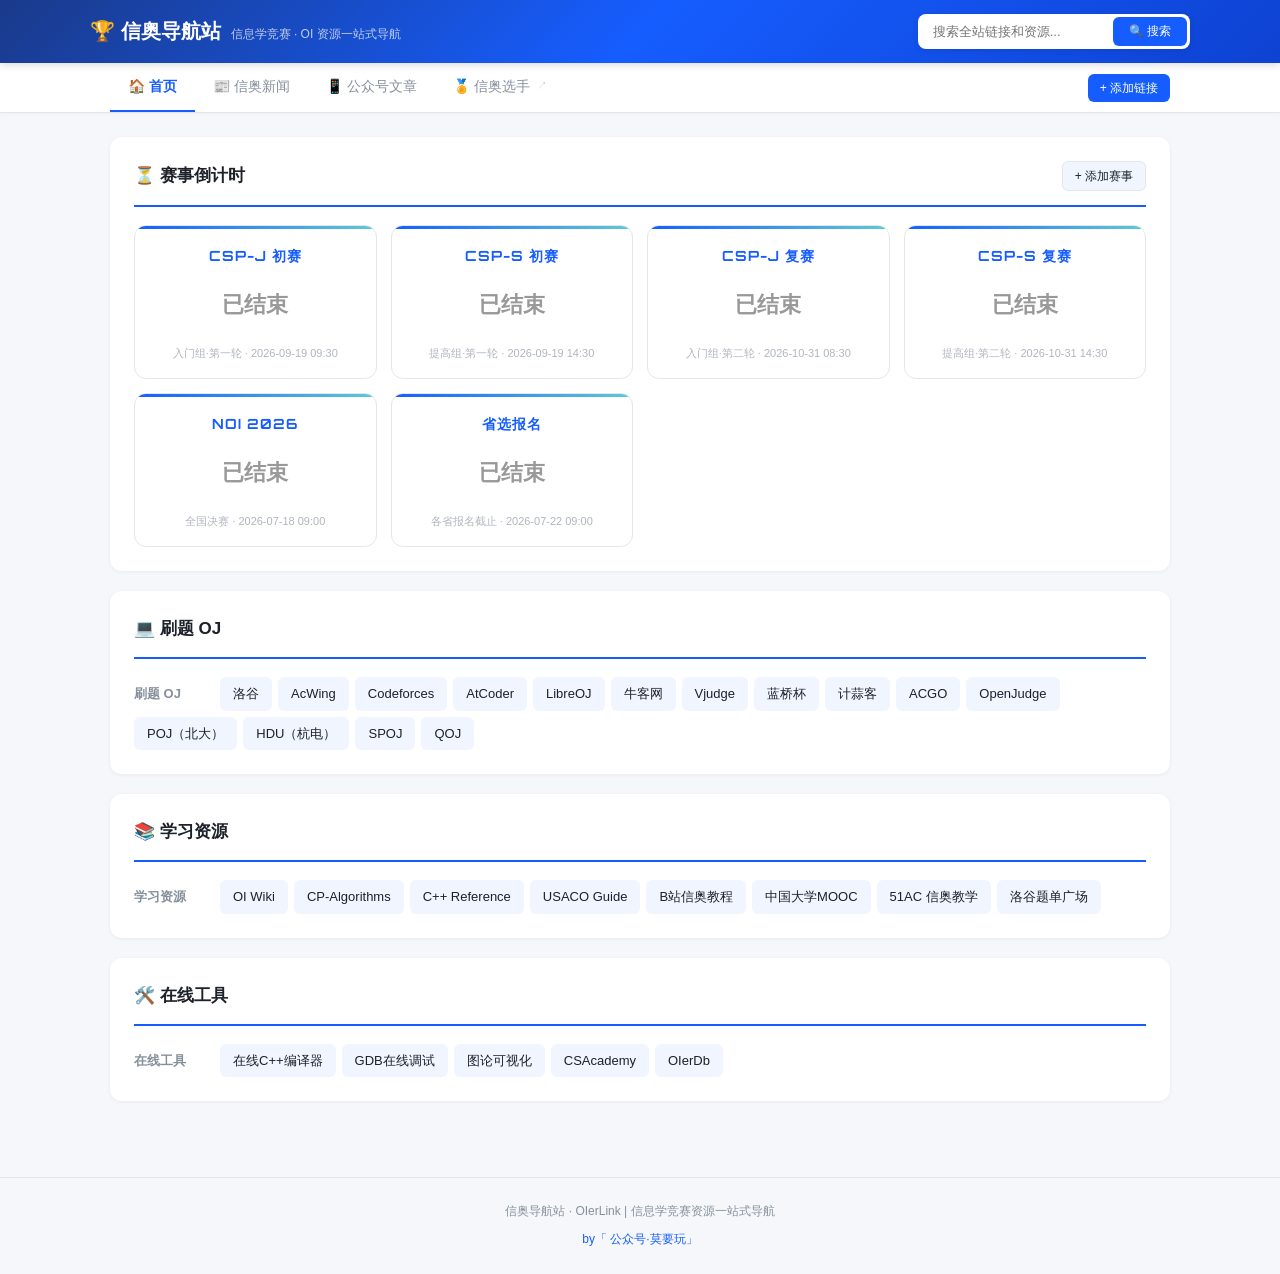
==== index.html @ 8a36230a "信奥导航站 v1.0 - 纯静态站" ====
<!DOCTYPE html>
<html lang="zh-CN">
<head>
<meta charset="UTF-8">
<meta name="viewport" content="width=device-width, initial-scale=1.0">
<meta name="description" content="信奥导航站(OIerLink) - 信息学竞赛一站式资源导航：刷题OJ、学习资源、赛事官网、选手排名、信奥新闻聚合">
<meta name="keywords" content="OI,信息学竞赛,CSP,NOI,NOIP,洛谷,AcWing,Codeforces,信奥,信奥导航,OIer">
<link rel="preconnect" href="https://fonts.googleapis.com">
<link rel="preconnect" href="https://fonts.gstatic.com" crossorigin>
<link href="https://fonts.googleapis.com/css2?family=Orbitron:wght@500;700;900&display=swap" rel="stylesheet">
<title>信奥导航站 - OIerLink | 信息学竞赛资源导航</title>
<link rel="stylesheet" href="assets/css/style.css">
</head>
<body>
  <!-- Top Bar -->
  <header class="topbar">
    <div class="topbar-inner">
      <div class="brand">
        <h1>🏆 信奥导航站</h1>
        <span class="tagline">信息学竞赛 · OI 资源一站式导航</span>
      </div>
      <form id="search-form" class="search-box" role="search" autocomplete="off">
        <input id="search-input" type="search" class="search-field" placeholder="搜索全站链接和资源..." autocomplete="off">
        <button type="submit">🔍 搜索</button>
      </form>
    </div>
  </header>

  <!-- Navigation Bar -->
  <nav id="nav-bar" class="site-nav"></nav>

  <!-- Main Container -->
  <main class="container">

    <!-- 添加链接表单（默认隐藏） -->
    <div id="add-link-form" class="card" style="display:none;margin-bottom:16px;">
      <div class="card-header">
        <h3>📌 添加自定义链接（仅自己可见）</h3>
        <button id="btn-cancel-add" class="btn btn-outline btn-sm">取消</button>
      </div>
      <div style="display:flex;gap:10px;flex-wrap:wrap;align-items:flex-end;">
        <div class="form-group" style="flex:2;min-width:160px;margin-bottom:0;">
          <label for="my-link-name" style="font-size:12px;">名称 *</label>
          <input type="text" id="my-link-name" placeholder="如：我的博客" maxlength="30">
        </div>
        <div class="form-group" style="flex:3;min-width:200px;margin-bottom:0;">
          <label for="my-link-url" style="font-size:12px;">网址 *</label>
          <input type="url" id="my-link-url" placeholder="https://">
        </div>
        <div class="form-group" style="flex:2;min-width:140px;margin-bottom:0;">
          <label for="my-link-cat" style="font-size:12px;">分类</label>
          <select id="my-link-cat">
            <option value="oj">刷题 OJ</option>
            <option value="learn">学习资源</option>
            <option value="tools">在线工具 & 题解</option>
            <option value="other">其他</option>
          </select>
        </div>
        <button id="btn-save-link" class="btn btn-primary" style="flex-shrink:0;">保存</button>
      </div>
      <div id="add-link-msg" style="font-size:12px;margin-top:8px;color:#86909c;display:none;"></div>
    </div>

    <!-- ① 赛事倒计时 -->
    <div class="card">
      <div class="card-header">
        <h3>⏳ 赛事倒计时</h3>
        <button id="btn-add-event" class="btn btn-outline btn-sm">+ 添加赛事</button>
      </div>
      <div id="countdown-container"></div>
      <div id="add-event-row" style="margin-top:12px;display:none;align-items:flex-end;gap:8px;flex-wrap:wrap;padding:12px 0 0 0;border-top:1px dashed #e5e6eb;">
        <div class="form-group" style="flex:2;min-width:120px;margin-bottom:0;">
          <label for="event-name" style="font-size:12px;">赛事名称</label>
          <input type="text" id="event-name" placeholder="如：校赛" maxlength="20" style="padding:6px 10px;font-size:13px;">
        </div>
        <div class="form-group" style="flex:2;min-width:140px;margin-bottom:0;">
          <label for="event-date" style="font-size:12px;">日期</label>
          <input type="date" id="event-date" style="padding:6px 10px;font-size:13px;">
        </div>
        <div class="form-group" style="flex:1;min-width:90px;margin-bottom:0;">
          <label for="event-time" style="font-size:12px;">时间</label>
          <input type="time" id="event-time" value="09:00" style="padding:6px 10px;font-size:13px;">
        </div>
        <button id="btn-save-event" class="btn btn-primary btn-sm">添加</button>
        <button id="btn-cancel-event" class="btn btn-outline btn-sm">取消</button>
      </div>
    </div>

    <!-- ② 信奥综合导航（动态渲染） -->
    <div id="nav-links-container">
      <div style="text-align:center;padding:40px;color:#86909c;">加载中...</div>
    </div>

  </main>

  <!-- Footer -->
  <footer class="site-footer">
    <p>信奥导航站 · OIerLink | 信息学竞赛资源一站式导航</p>
    <div class="footer-links">
      <a href="https://mp.weixin.qq.com" target="_blank" rel="noopener">by「 公众号·莫要玩」</a>
    </div>
  </footer>

  <script src="assets/js/countdown.js"></script>
  <script src="assets/js/app.js"></script>
</body>
</html>
---- assets/css/style.css ----
/* ============================================
   信奥导航站 - OIerLink Static Site
   设计参考：原WP站风格，增强可维护性
   ============================================ */

/* === Reset & Base === */
*, *::before, *::after { margin: 0; padding: 0; box-sizing: border-box; }

:root {
  --primary: #165DFF;
  --primary-dark: #0E42D2;
  --primary-light: #e0ebff;
  --primary-bg: #f0f5ff;
  --bg: #f5f7fa;
  --card-bg: #ffffff;
  --text: #1d2129;
  --text-secondary: #86909c;
  --text-muted: #b0b5be;
  --border: #e5e6eb;
  --shadow: 0 1px 4px rgba(0,0,0,0.06);
  --shadow-hover: 0 4px 12px rgba(22,93,255,0.12);
  --radius: 12px;
  --radius-sm: 8px;
  --radius-xs: 6px;
  --gradient-top: linear-gradient(135deg, #1a3a8a 0%, #165DFF 50%, #0E42D2 100%);
  --font-mono: 'Courier New', 'Consolas', monospace;
  --font-display: 'Orbitron', 'Courier New', 'Consolas', monospace;
  --transition: all 0.2s ease;
}

body {
  font-family: -apple-system, BlinkMacSystemFont, "Segoe UI", Roboto, "Helvetica Neue", Arial, "PingFang SC", "Microsoft YaHei", sans-serif;
  background: var(--bg);
  color: var(--text);
  line-height: 1.65;
  font-size: 14px;
}

a { color: var(--primary); text-decoration: none; }
a:hover { color: var(--primary-dark); }

/* === Top Bar === */
.topbar {
  background: var(--gradient-top);
  padding: 14px 20px;
  color: #fff;
  position: sticky;
  top: 0;
  z-index: 100;
  box-shadow: 0 2px 8px rgba(0,0,0,0.15);
}
.topbar-inner {
  max-width: 1100px;
  margin: 0 auto;
  display: flex;
  align-items: center;
  justify-content: space-between;
  gap: 16px;
  flex-wrap: wrap;
}
.brand { display: flex; align-items: baseline; gap: 10px; flex-shrink: 0; }
.brand h1 { font-size: 20px; font-weight: 700; margin: 0; white-space: nowrap; }
.brand .tagline { font-size: 12px; opacity: 0.72; white-space: nowrap; }

.search-box {
  background: #fff;
  border-radius: var(--radius-sm);
  padding: 3px;
  display: flex;
  max-width: 340px;
  flex-shrink: 0;
  box-shadow: 0 2px 6px rgba(0,0,0,0.08);
}
.search-box input {
  border: none; outline: none;
  padding: 7px 12px; font-size: 13px;
  background: transparent; color: #333;
  flex: 1; min-width: 0;
}
.search-box button {
  background: var(--primary); color: #fff;
  border: none; border-radius: var(--radius-xs);
  padding: 6px 16px; font-size: 12px; cursor: pointer;
  white-space: nowrap;
}
.search-box button:hover { background: var(--primary-dark); }

/* === Site Nav === */
.site-nav {
  background: #fff;
  border-bottom: 1px solid var(--border);
  box-shadow: 0 1px 3px rgba(0,0,0,0.04);
  position: sticky;
  top: 0;
  z-index: 99;
}
.site-nav-inner {
  max-width: 1100px;
  margin: 0 auto;
  display: flex;
  align-items: center;
  gap: 0;
  padding: 0 20px;
}
.site-nav .nav-link {
  display: inline-flex; align-items: center; gap: 5px;
  padding: 12px 18px; font-size: 14px; font-weight: 500;
  color: var(--text-secondary); text-decoration: none;
  border-bottom: 2px solid transparent;
  transition: var(--transition);
  white-space: nowrap;
}
.site-nav .nav-link:hover { color: var(--primary); background: var(--primary-bg); }
.site-nav .nav-link.active {
  color: var(--primary); font-weight: 600;
  border-bottom-color: var(--primary);
}
.site-nav .nav-link.external { }
.site-nav .nav-link .external-icon { font-size: 10px; opacity: 0.5; margin-left: 2px; }

/* === Container === */
.container { max-width: 1100px; margin: 0 auto; padding: 24px 20px; }

/* === Action Bar === */
.action-bar {
  display: flex; justify-content: space-between;
  align-items: center; margin-bottom: 20px;
  flex-wrap: wrap; gap: 10px;
}
.action-links { display: flex; gap: 8px; flex-wrap: wrap; }

/* === Buttons === */
.btn {
  display: inline-flex; align-items: center; gap: 4px;
  padding: 7px 16px; border-radius: var(--radius-xs);
  font-size: 13px; cursor: pointer; text-decoration: none;
  border: none; line-height: 1.5; white-space: nowrap;
  transition: var(--transition);
}
.btn-primary { background: var(--primary); color: #fff; }
.btn-primary:hover { background: var(--primary-dark); color: #fff; }
.btn-outline {
  background: var(--primary-bg); color: var(--text);
  border: 1px solid var(--border);
}
.btn-outline:hover { background: var(--primary-light); border-color: var(--primary); color: var(--primary); }
.btn-sm { padding: 5px 12px; font-size: 12px; }

/* === Stats === */
.stats { display: flex; gap: 12px; margin-bottom: 24px; flex-wrap: wrap; }
.stat-item {
  flex: 1; min-width: 100px;
  background: var(--card-bg); border-radius: var(--radius-sm);
  padding: 12px 18px; display: flex; align-items: center; gap: 10px;
  box-shadow: var(--shadow);
}
.stat-icon { font-size: 22px; }
.stat-num { font-size: 20px; font-weight: 700; color: var(--primary); }
.stat-label { font-size: 12px; color: var(--text-secondary); }

/* === Cards === */
.card {
  background: var(--card-bg); border-radius: var(--radius);
  padding: 24px; margin-bottom: 20px;
  box-shadow: var(--shadow);
  transition: var(--transition);
}
.card-header {
  display: flex; justify-content: space-between;
  align-items: center; margin-bottom: 18px;
  padding-bottom: 14px; border-bottom: 2px solid var(--primary);
}
.card-header h3 { font-size: 17px; font-weight: 600; margin: 0; }
.card-header .card-action {
  font-size: 13px; color: var(--primary);
  text-decoration: none; font-weight: 500; white-space: nowrap;
}
.card-header .card-action:hover { text-decoration: underline; }

/* === Nav Grid === */
.nav-grid { display: flex; flex-direction: column; gap: 16px; }
.nav-row { display: flex; flex-wrap: wrap; gap: 6px; align-items: center; }
.nav-row .row-label {
  font-size: 13px; font-weight: 600; color: var(--text-secondary);
  min-width: 80px; flex-shrink: 0;
}
.nav-tag {
  display: inline-flex; align-items: center; gap: 4px;
  padding: 5px 12px; background: var(--primary-bg);
  border-radius: var(--radius-xs); text-decoration: none;
  color: var(--text); font-size: 13px;
  transition: var(--transition);
  border: 1px solid transparent;
}
.nav-tag:hover {
  background: var(--primary-light);
  border-color: var(--primary);
  color: var(--primary);
  transform: translateY(-1px);
}
.nav-tag .tag-icon { font-size: 12px; }

/* === 自定义链接标签 === */
.my-link-tag {
  position: relative;
}
.my-link-tag .btn-del-link {
  position: absolute; right: 4px; top: 50%; transform: translateY(-50%);
  background: none; border: none; color: #c0392b;
  cursor: pointer; font-size: 14px; line-height: 1;
  padding: 0 3px; display: none;
}
.my-link-tag:hover .btn-del-link { display: inline; }
.my-link-tag:hover { padding-right: 24px; }

/* === Countdown === */
.countdown-grid { display: grid; grid-template-columns: repeat(auto-fill, minmax(240px, 1fr)); gap: 14px; }
.timer-card {
  position: relative;
  background: var(--card-bg);
  border: 1px solid var(--border);
  border-radius: var(--radius);
  padding: 20px 16px 16px;
  text-align: center;
  overflow: hidden;
  transition: var(--transition);
  display: flex;
  flex-direction: column;
  justify-content: flex-start;
  min-height: 154px;
}
.timer-card::before {
  content: ''; position: absolute;
  top: 0; left: 0; right: 0; height: 3px;
  background: linear-gradient(90deg, var(--primary), #5dcad4);
}
.timer-card:hover { transform: translateY(-2px); box-shadow: var(--shadow-hover); }
.timer-name {
  font-size: 14px; color: var(--primary); margin-bottom: 12px;
  font-weight: 700; letter-spacing: 1px;
  font-family: var(--font-display);
  min-height: 20px;
  line-height: 1.4;
}
.timer-value {
  font-size: 22px; font-weight: 700; color: var(--text);
  font-family: var(--font-mono);
  font-variant-numeric: tabular-nums;
  white-space: nowrap;
  margin-top: auto;
  padding: 0;
}
.timer-value .timer-num { display: inline-block; width: 2.0ch; text-align: center; }
.timer-value .timer-num[data-num="days"] { width: 3.0ch; }
.timer-value .unit { font-size: 12px; font-weight: 500; color: var(--text-secondary); margin: 0; width: 1.8ch; display: inline-block; text-align: center; }
.timer-value.ended { color: #999; }
.timer-value.urgent { color: #e74c3c; }
.timer-date {
  font-size: 11px; color: var(--text-muted); margin-top: auto;
  padding-top: 10px;
  min-height: 2.4em;
  line-height: 1.4;
}

/* === 自定义赛事删除按钮 === */
.del-event-btn {
  position: absolute; top: 6px; right: 6px;
  background: rgba(255,255,255,0.9); border: 1px solid #e5e6eb; color: #c0392b;
  cursor: pointer; font-size: 14px; line-height: 1;
  padding: 2px 5px; border-radius: 50%;
  display: none;
}
.timer-card:hover .del-event-btn { display: block; }
.del-event-btn:hover { background: #ffe8e8; border-color: #c0392b; }

/* === News List === */
.news-list { list-style: none; padding: 0; margin: 0; }
.news-item {
  padding: 12px 0; border-bottom: 1px dashed var(--border);
  display: flex; gap: 12px; align-items: baseline;
}
.news-item:last-child { border-bottom: none; padding-bottom: 0; }
.news-item .news-source {
  font-size: 11px; color: var(--primary); background: var(--primary-bg);
  padding: 2px 8px; border-radius: 3px; white-space: nowrap; flex-shrink: 0;
}
.news-item a {
  text-decoration: none; color: var(--text);
  font-size: 14px; line-height: 1.5; flex: 1;
}
.news-item a:hover { color: var(--primary); }
.news-item .news-date { font-size: 12px; color: var(--text-secondary); white-space: nowrap; flex-shrink: 0; }

/* === Players Grid === */
.players-grid { display: grid; grid-template-columns: repeat(auto-fill, minmax(280px, 1fr)); gap: 14px; }
.player-card {
  background: var(--card-bg);
  border: 1px solid var(--border);
  border-radius: var(--radius-sm);
  padding: 16px;
  transition: var(--transition);
  display: flex; align-items: center; gap: 12px;
  text-decoration: none; color: var(--text);
}
.player-card:hover { border-color: var(--primary); transform: translateY(-2px); box-shadow: var(--shadow-hover); }
.player-avatar {
  width: 44px; height: 44px; border-radius: 50%;
  background: var(--gradient-top);
  display: flex; align-items: center; justify-content: center;
  color: #fff; font-weight: 700; font-size: 16px; flex-shrink: 0;
}
.player-info { flex: 1; min-width: 0; }
.player-name { font-size: 15px; font-weight: 600; margin-bottom: 2px; }
.player-desc { font-size: 12px; color: var(--text-secondary); white-space: nowrap; overflow: hidden; text-overflow: ellipsis; }
.player-badge {
  font-size: 11px; color: #fff; background: var(--primary);
  padding: 2px 8px; border-radius: 10px; white-space: nowrap; flex-shrink: 0;
}
.player-badge.gold { background: linear-gradient(135deg, #f5a623, #f7b733); }
.player-badge.silver { background: linear-gradient(135deg, #888, #aaa); }

/* === Entry Cards (快速入口) === */
.entry-grid { display: grid; grid-template-columns: repeat(auto-fill, minmax(200px, 1fr)); gap: 12px; }
.entry-card {
  display: flex; align-items: center; gap: 12px;
  padding: 16px; background: #fafbfc;
  border: 1px solid var(--border); border-radius: var(--radius-sm);
  text-decoration: none; color: var(--text);
  transition: var(--transition);
}
.entry-card:hover {
  border-color: var(--primary); background: var(--primary-bg);
  transform: translateY(-2px); box-shadow: var(--shadow-hover);
}
.entry-icon { font-size: 26px; flex-shrink: 0; }
.entry-info { flex: 1; min-width: 0; }
.entry-title { font-size: 14px; font-weight: 600; margin-bottom: 2px; }
.entry-desc { font-size: 12px; color: var(--text-secondary); }
.entry-arrow { font-size: 16px; color: var(--text-muted); flex-shrink: 0; transition: var(--transition); }
.entry-card:hover .entry-arrow { color: var(--primary); transform: translateX(4px); }

/* === Submit Page === */
.submit-form {
  background: var(--card-bg); border-radius: var(--radius);
  padding: 32px; box-shadow: var(--shadow);
  max-width: 600px; margin: 0 auto;
}
.submit-form h2 { font-size: 20px; margin-bottom: 24px; color: var(--text); }
.form-group { margin-bottom: 18px; }
.form-group label {
  display: block; font-size: 13px; font-weight: 600;
  color: var(--text); margin-bottom: 6px;
}
.form-group input, .form-group select, .form-group textarea {
  width: 100%; padding: 10px 14px; border: 1px solid var(--border);
  border-radius: var(--radius-xs); font-size: 14px;
  color: var(--text); background: #fafbfc;
  transition: var(--transition);
  font-family: inherit;
}
.form-group input:focus, .form-group select:focus, .form-group textarea:focus {
  outline: none; border-color: var(--primary);
  background: #fff; box-shadow: 0 0 0 3px rgba(22,93,255,0.1);
}
.form-group textarea { resize: vertical; min-height: 80px; }

/* === Status Messages === */
.status-msg {
  padding: 12px 16px; border-radius: var(--radius-xs);
  margin-bottom: 16px; font-size: 13px; display: none;
}
.status-msg.success { background: #e8f8e8; color: #2d8c2d; border: 1px solid #b8e6b8; display: block; }
.status-msg.error { background: #ffe8e8; color: #c0392b; border: 1px solid #f5c6cb; display: block; }
.status-msg.info { background: #e8f0ff; color: var(--primary); border: 1px solid #c0d4ff; display: block; }

/* === Footer === */
.site-footer {
  text-align: center; padding: 24px 20px;
  font-size: 12px; color: var(--text-secondary);
  border-top: 1px solid var(--border);
  margin-top: 32px;
}
.site-footer a { color: var(--primary); }
.site-footer .footer-links { margin-top: 8px; display: flex; gap: 16px; justify-content: center; flex-wrap: wrap; }

/* === Responsive === */
@media (max-width: 768px) {
  .container { padding: 16px 12px; }
  .topbar-inner { flex-direction: column; align-items: stretch; }
  .brand { justify-content: center; }
  .search-box { max-width: 100%; }
  .card { padding: 16px; }
  .countdown-grid { grid-template-columns: 1fr; }
  .entry-grid { grid-template-columns: 1fr; }
  .players-grid { grid-template-columns: 1fr; }
  .stats { flex-direction: column; }
  .stat-item { min-width: auto; }
  .news-item { flex-wrap: wrap; }
  .nav-row .row-label { min-width: 60px; font-size: 12px; }
}

@media (max-width: 480px) {
  .brand h1 { font-size: 17px; }
  .brand .tagline { display: none; }
  .action-bar { flex-direction: column; align-items: stretch; }
  .action-links { justify-content: center; }
}
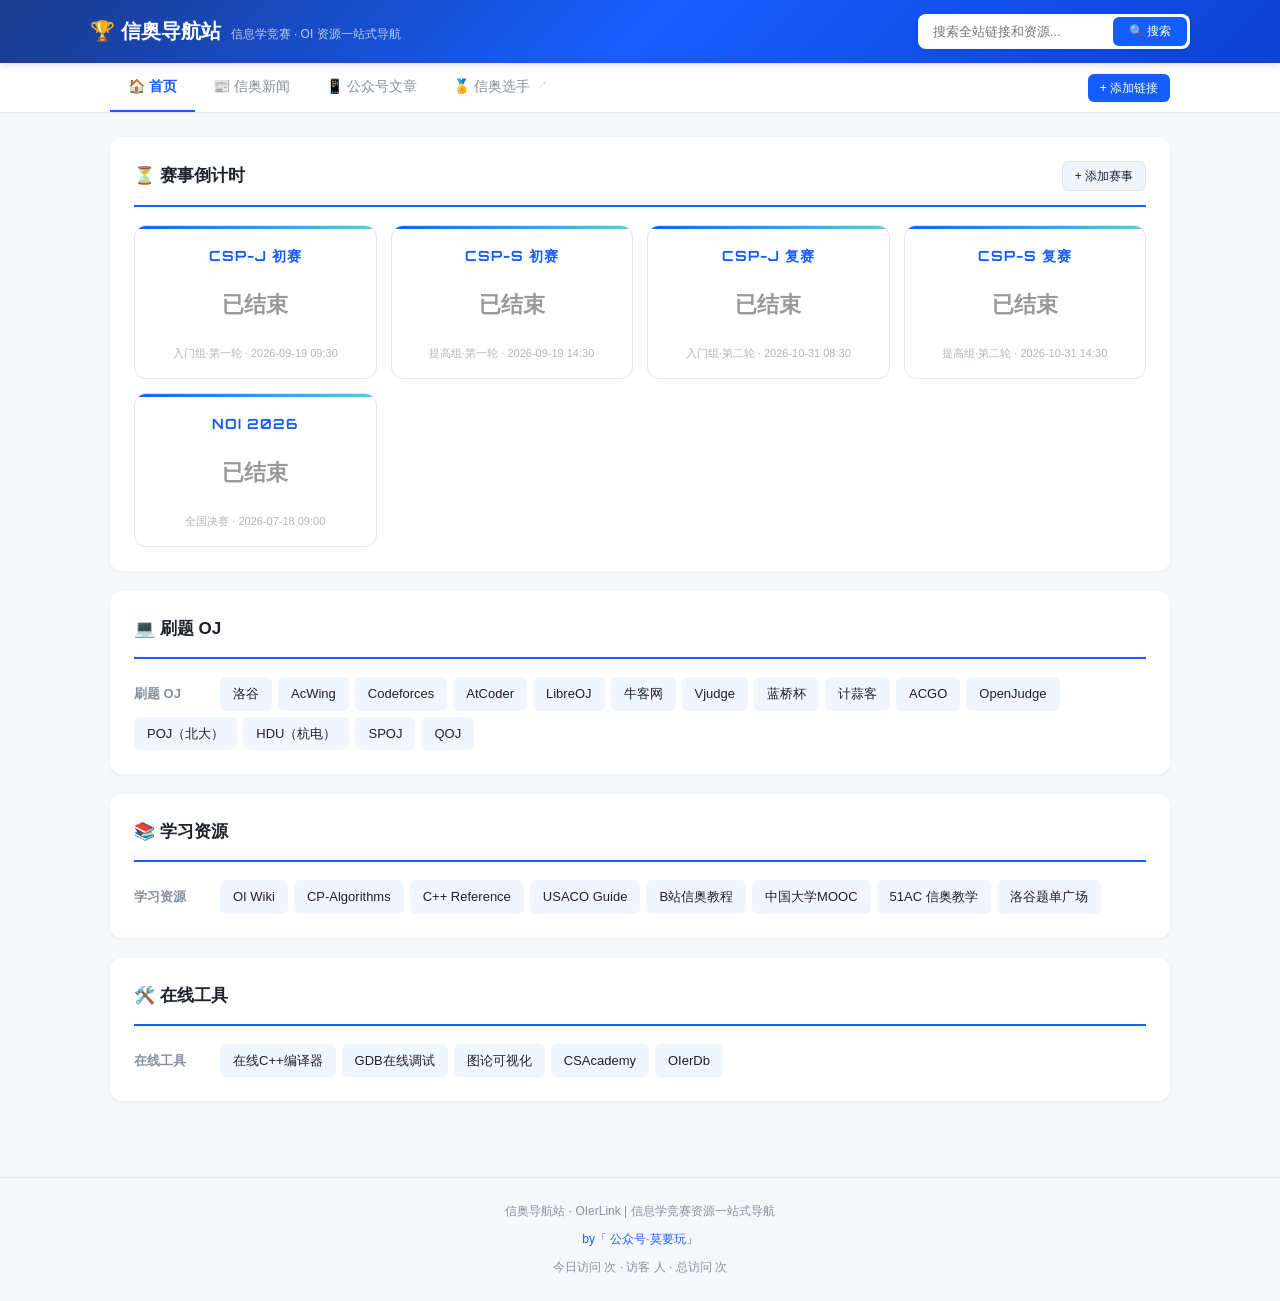
==== commit 4cd757f7: "添加不蒜子站点统计" ====
--- a/index.html
+++ b/index.html
@@ -99,9 +99,15 @@
     <div class="footer-links">
       <a href="https://mp.weixin.qq.com" target="_blank" rel="noopener">by「 公众号·莫要玩」</a>
     </div>
+    <div class="footer-stats" style="font-size:12px;color:#86909c;margin-top:8px;">
+      今日访问 <span id="busuanzi_today_pv"></span> 次 ·
+      访客 <span id="busuanzi_today_uv"></span> 人 ·
+      总访问 <span id="busuanzi_site_pv"></span> 次
+    </div>
   </footer>
 
   <script src="assets/js/countdown.js"></script>
   <script src="assets/js/app.js"></script>
+  <script src="//cdn.busuanzi.cc/busuanzi/3.6.9/busuanzi.min.js" defer></script>
 </body>
 </html>
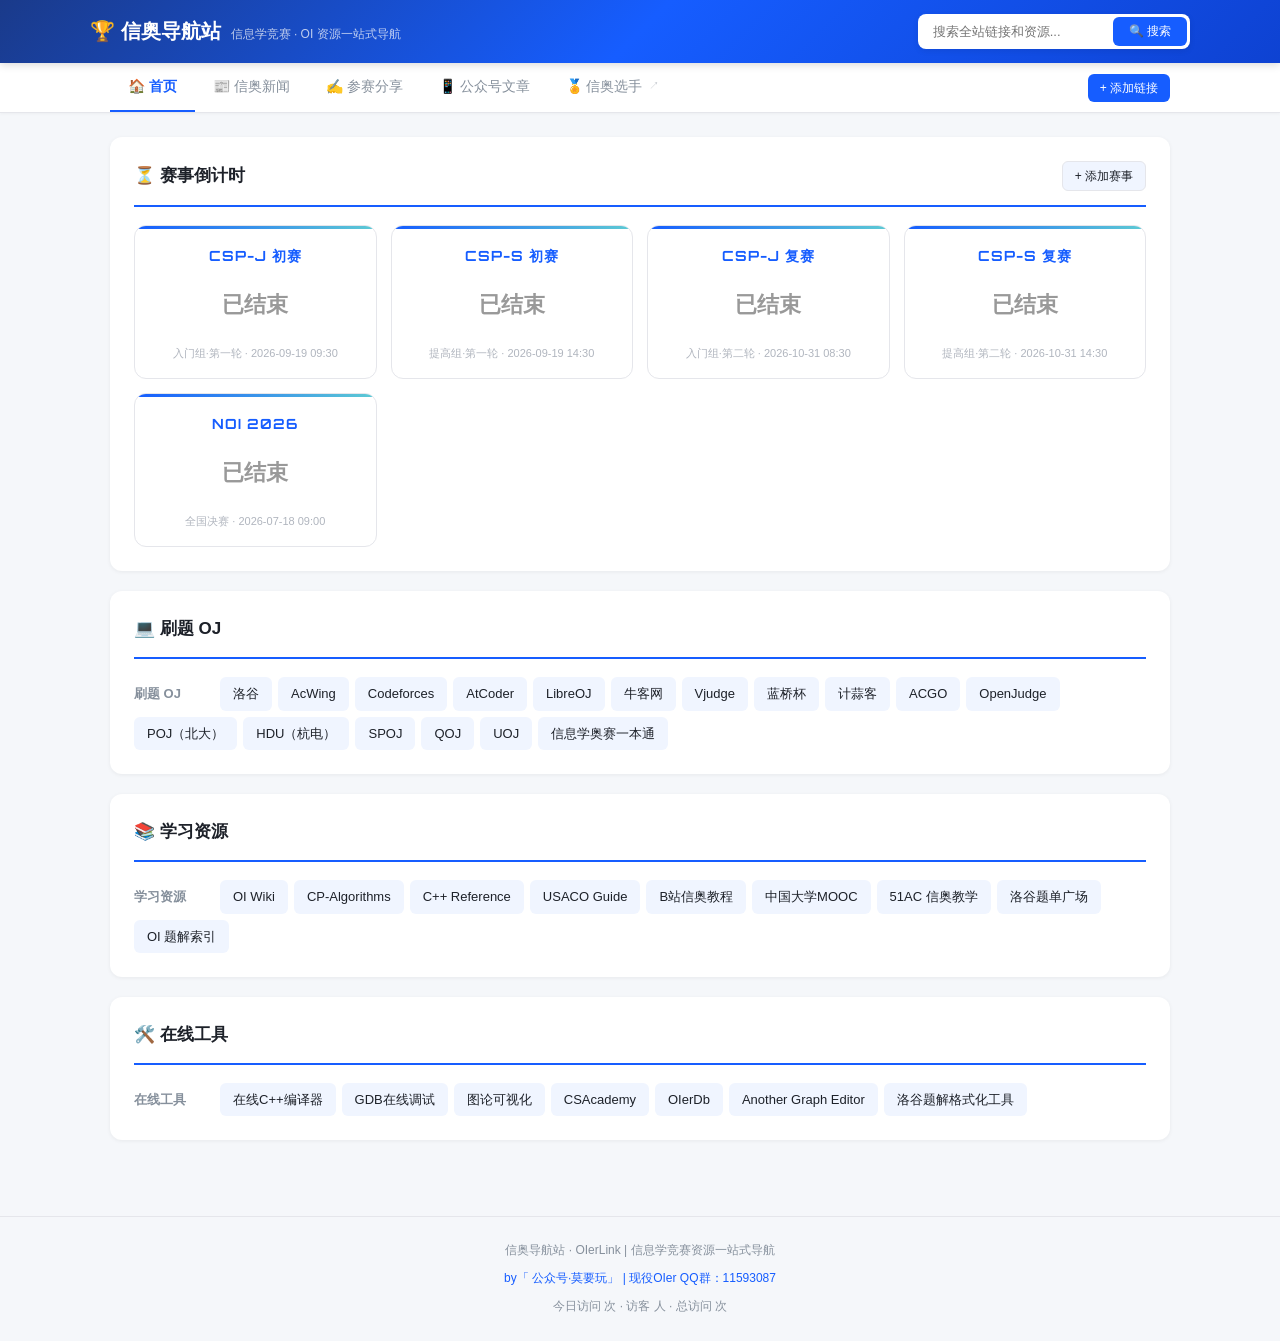
==== commit fe86b134: "增加QQ群号" ====
--- a/index.html
+++ b/index.html
@@ -97,7 +97,7 @@
   <footer class="site-footer">
     <p>信奥导航站 · OIerLink | 信息学竞赛资源一站式导航</p>
     <div class="footer-links">
-      <a href="https://mp.weixin.qq.com" target="_blank" rel="noopener">by「 公众号·莫要玩」</a>
+      <a href="https://mp.weixin.qq.com" target="_blank" rel="noopener">by「 公众号·莫要玩」 | 现役OIer QQ群：11593087</a>
     </div>
     <div class="footer-stats" style="font-size:12px;color:#86909c;margin-top:8px;">
       今日访问 <span id="busuanzi_today_pv"></span> 次 ·
--- a/assets/css/style.css
+++ b/assets/css/style.css
@@ -28,13 +28,18 @@
   --transition: all 0.2s ease;
 }
 
+html { overflow-x: hidden; }
 body {
   font-family: -apple-system, BlinkMacSystemFont, "Segoe UI", Roboto, "Helvetica Neue", Arial, "PingFang SC", "Microsoft YaHei", sans-serif;
   background: var(--bg);
   color: var(--text);
   line-height: 1.65;
   font-size: 14px;
-}
+  overflow-x: hidden;
+  word-break: break-word;
+}
+img, video, iframe { max-width: 100%; height: auto; }
+input, select, textarea, button { max-width: 100%; }
 
 a { color: var(--primary); text-decoration: none; }
 a:hover { color: var(--primary-dark); }
@@ -101,7 +106,11 @@
   align-items: center;
   gap: 0;
   padding: 0 20px;
-}
+  overflow-x: auto;
+  -webkit-overflow-scrolling: touch;
+  scrollbar-width: none;
+}
+.site-nav-inner::-webkit-scrollbar { display: none; }
 .site-nav .nav-link {
   display: inline-flex; align-items: center; gap: 5px;
   padding: 12px 18px; font-size: 14px; font-weight: 500;
@@ -386,22 +395,45 @@
 /* === Responsive === */
 @media (max-width: 768px) {
   .container { padding: 16px 12px; }
-  .topbar-inner { flex-direction: column; align-items: stretch; }
+  .topbar { padding: 10px 12px; }
+  .topbar-inner { flex-direction: column; align-items: stretch; gap: 10px; }
   .brand { justify-content: center; }
+  .brand h1 { font-size: 17px; }
+  .brand .tagline { font-size: 11px; }
   .search-box { max-width: 100%; }
+  .site-nav-inner { padding: 0 8px; }
+  .site-nav .nav-link { padding: 10px 12px; font-size: 13px; }
   .card { padding: 16px; }
-  .countdown-grid { grid-template-columns: 1fr; }
-  .entry-grid { grid-template-columns: 1fr; }
+  .card-header { flex-direction: column; align-items: flex-start; gap: 8px; }
+  .countdown-grid { grid-template-columns: 1fr 1fr; }
+  .entry-grid { grid-template-columns: 1fr 1fr; }
   .players-grid { grid-template-columns: 1fr; }
-  .stats { flex-direction: column; }
-  .stat-item { min-width: auto; }
-  .news-item { flex-wrap: wrap; }
+  .stats { gap: 8px; }
+  .stat-item { padding: 10px 12px; min-width: auto; flex: 1 1 calc(50% - 4px); }
+  .stat-num { font-size: 16px; }
+  .stat-icon { font-size: 18px; }
+  .stat-label { font-size: 11px; }
+  .news-item { flex-wrap: wrap; gap: 6px; }
+  .news-item a { font-size: 13px; }
   .nav-row .row-label { min-width: 60px; font-size: 12px; }
+  .submit-form { padding: 20px; max-width: 100%; }
+  .timer-card { min-height: 130px; padding: 14px 10px; }
+  .timer-name { font-size: 12px; }
+  .timer-value { font-size: 17px; }
 }
 
 @media (max-width: 480px) {
-  .brand h1 { font-size: 17px; }
+  .container { padding: 12px 8px; }
+  .brand h1 { font-size: 15px; }
   .brand .tagline { display: none; }
   .action-bar { flex-direction: column; align-items: stretch; }
   .action-links { justify-content: center; }
-}
+  .countdown-grid { grid-template-columns: 1fr; }
+  .entry-grid { grid-template-columns: 1fr; }
+  .stats { flex-direction: column; }
+  .stat-item { flex: 1 1 auto; }
+  .card { padding: 14px; }
+  .card-header h3 { font-size: 15px; }
+  .site-footer { padding: 16px 12px; }
+  .footer-stats { font-size: 11px !important; }
+}
